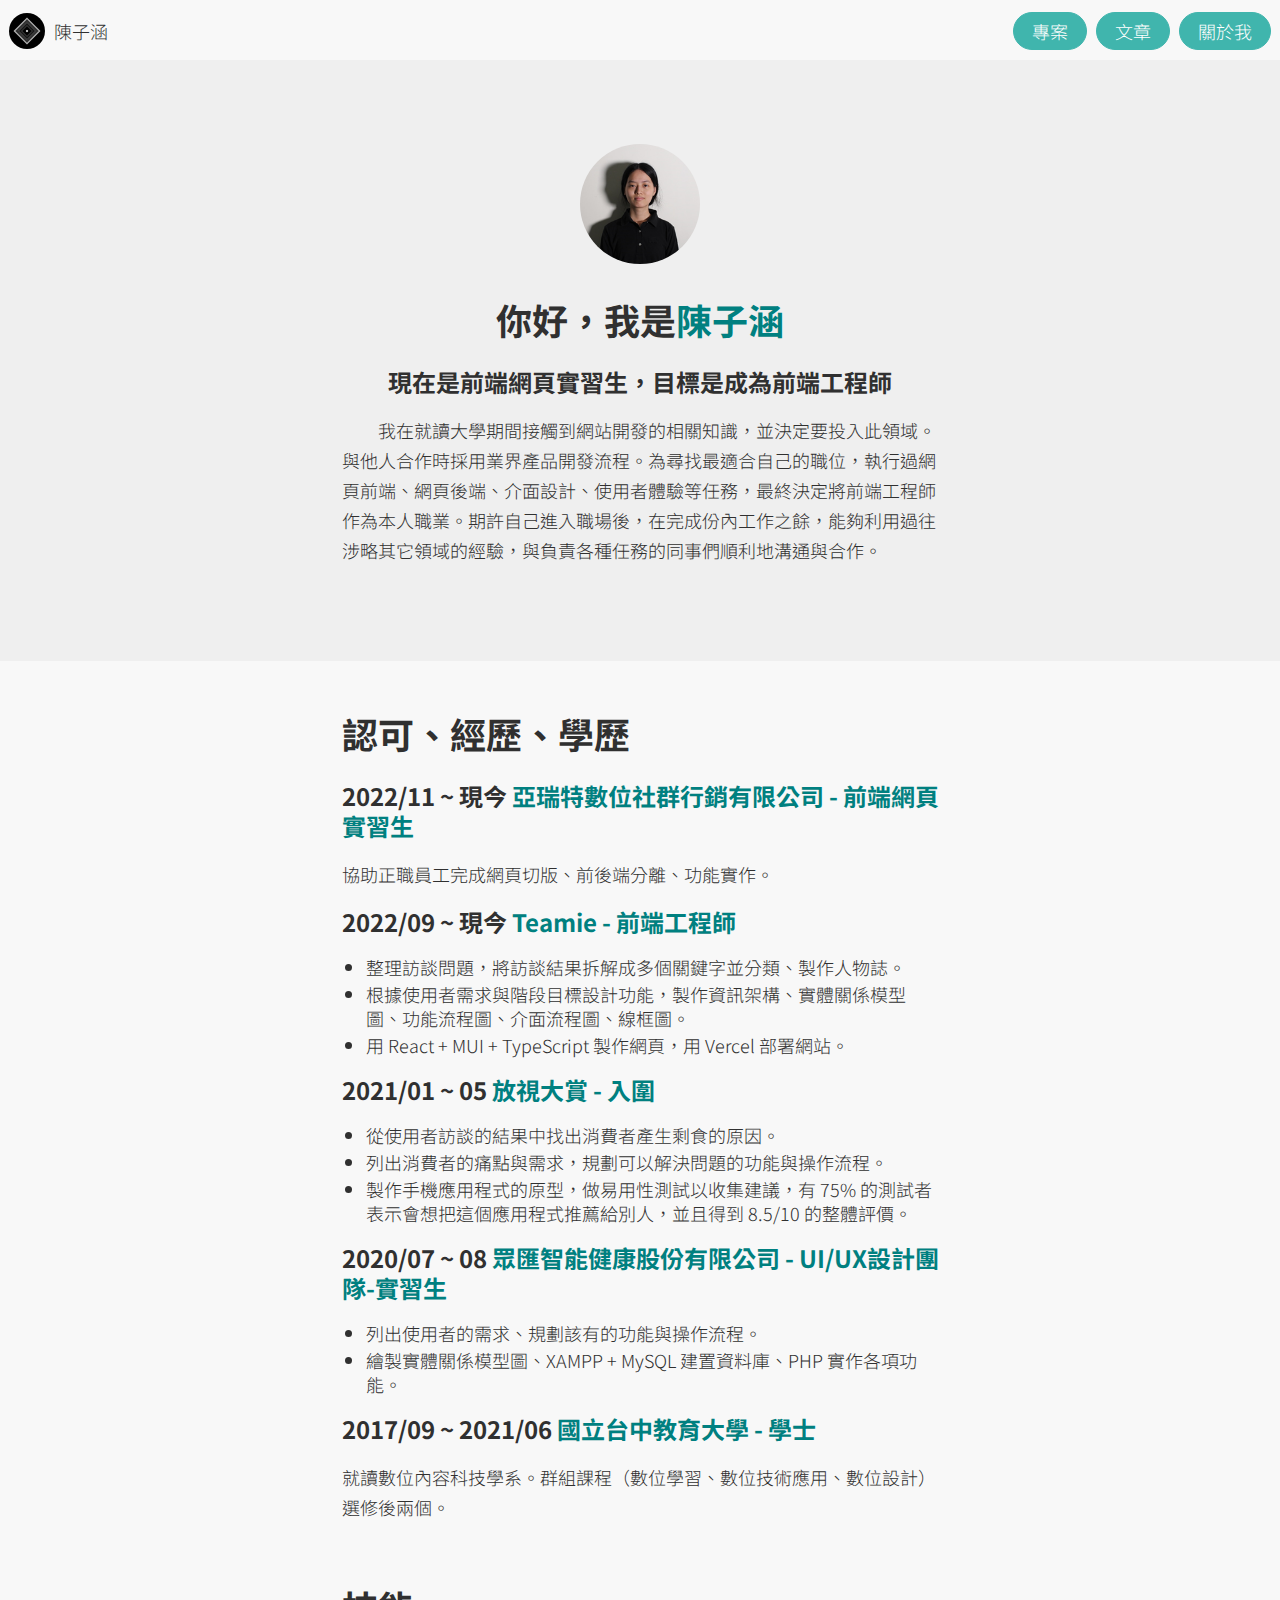
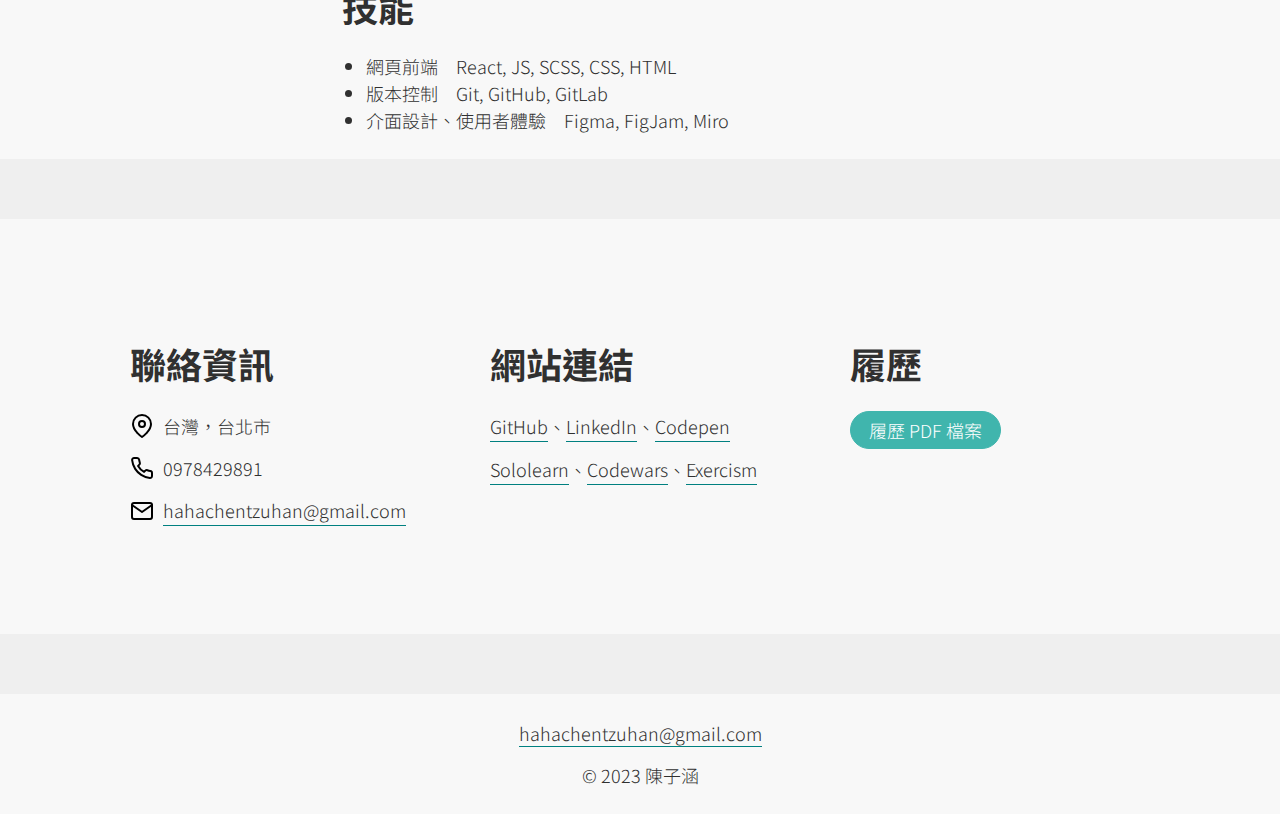
==== about.html @ 902e31da "Added GA4" ====
<!DOCTYPE html>
<html>
<head>
	<title>陳子涵 | 關於我</title>
	<meta charset="UTF-8">
	<meta http-equiv="X-UA-Compatible" content="IE=edge">
	<meta name="viewport" content="width=device-width, initial-scale=1.0">
	<meta name="title" content="陳子涵 | 關於我">
	<meta name="description" content="陳子涵的自我介紹">

	<!-- favicon -->
	<link rel="apple-touch-icon" sizes="180x180" href="favicon/apple-touch-icon.png">
	<link rel="icon" type="image/png" sizes="32x32" href="favicon/favicon-32x32.png">
	<link rel="icon" type="image/png" sizes="16x16" href="favicon/favicon-16x16.png">
	<link rel="manifest" href="favicon/site.webmanifest">
	
	<!-- font & style -->
	<link rel="preconnect" href="https://fonts.googleapis.com">
	<link rel="preconnect" href="https://fonts.gstatic.com" crossorigin>
	<link href="https://fonts.googleapis.com/css2?family=Noto+Sans+TC:wght@300;700&display=swap" rel="stylesheet">
    <link rel="stylesheet" type="text/css" href="css/style.css">
</head>
<!-- Google tag (gtag.js) -->
<script async src="https://www.googletagmanager.com/gtag/js?id=G-4FQPG607TH"></script>
<script>
  window.dataLayer = window.dataLayer || [];
  function gtag(){dataLayer.push(arguments);}
  gtag('js', new Date());

  gtag('config', 'G-4FQPG607TH');
</script>

<body>
	<nav>
		<a href="index.html" class="home">
			<img src="icons/logo.svg" alt="logo" class="logo">
			<p>陳子涵</p>
		</a>
		<ul class="nav-links">
			<li><a href="index.html#project" class="button mr9">專案</a></li>
			<li><a href="index.html#article" class="button mr9">文章</a></li>
			<li><a href="" class="button">關於我</a></li>
		</ul>
	</nav>
	
	<main>
		<div class="hero-section">
			<div class="content text-area">
				<p class="photo"><img src="images/photo.png" alt="photo"></p>
				<h2 class="tac">你好，我是<span class="highlight">陳子涵</span></h2>
				<h3 class="tac">現在是前端網頁實習生，目標是成為前端工程師</h3>
				<p>　　我在就讀大學期間接觸到網站開發的相關知識，並決定要投入此領域。與他人合作時採用業界產品開發流程。為尋找最適合自己的職位，執行過網頁前端、網頁後端、介面設計、使用者體驗等任務，最終決定將前端工程師作為本人職業。期許自己進入職場後，在完成份內工作之餘，能夠利用過往涉略其它領域的經驗，與負責各種任務的同事們順利地溝通與合作。</p>
			</div>
		</div>

		<section>
			<div class="content text-area">
				<h2>認可、經歷、學歷</h2>
				<h3>2022/11 ~ 現今 <span class="highlight">亞瑞特數位社群行銷有限公司 - 前端網頁實習生</span></h3>
				<p>協助正職員工完成網頁切版、前後端分離、功能實作。</p>
				
				<h3>2022/09 ~ 現今 <span class="highlight">Teamie - 前端工程師</span></h3>
				<ul>
					<li>整理訪談問題，將訪談結果拆解成多個關鍵字並分類、製作人物誌。</li>
					<li>根據使用者需求與階段目標設計功能，製作資訊架構、實體關係模型圖、功能流程圖、介面流程圖、線框圖。</li>
					<li>用 React + MUI + TypeScript 製作網頁，用 Vercel 部署網站。</li>
				</ul>
				
				<h3>2021/01 ~ 05 <span class="highlight">放視大賞 - 入圍</span></h3>
				<ul>
					<li>從使用者訪談的結果中找出消費者產生剩食的原因。</li>
					<li>列出消費者的痛點與需求，規劃可以解決問題的功能與操作流程。</li>
					<li>製作手機應用程式的原型，做易用性測試以收集建議，有 75% 的測試者表示會想把這個應用程式推薦給別人，並且得到 8.5/10 的整體評價。</li>
				</ul>

				<h3>2020/07 ~ 08 <span class="highlight">眾匯智能健康股份有限公司 - UI/UX設計團隊-實習生</span></h3>
				<ul>
					<li>列出使用者的需求、規劃該有的功能與操作流程。</li>
					<li>繪製實體關係模型圖、XAMPP + MySQL 建置資料庫、PHP 實作各項功能。</li>
				</ul>

				<h3>2017/09 ~ 2021/06 <span class="highlight">國立台中教育大學 - 學士</span></h3>
				<p>就讀數位內容科技學系。群組課程（數位學習、數位技術應用、數位設計）選修後兩個。</p>
				<br>

				<h2>技能</h2>
				<ul>
					<li>網頁前端　React, JS, SCSS, CSS, HTML</li>
					<li>版本控制　Git, GitHub, GitLab</li>
					<li>介面設計、使用者體驗　Figma, FigJam, Miro</li>
				</ul>
			</div>
		</section>

		<section>
			<div class="content">
				<div class="grid-area">
					<div>
						<h2>聯絡資訊</h2>
						<p class="contact">
							<img src="icons/map-pin.svg" alt="居住地" class="mr9">
							台灣，台北市</p>
						<p class="contact">
							<img src="icons/phone.svg" alt="電話號碼" class="mr9">
							0978429891</p>
						<p class="contact">
							<img src="icons/mail.svg" alt="電子信箱" class="mr9">
							<a href="mailto:hahachentzuhan@gmail.com" target="_blank" rel="noopener noreferrer" class="link">hahachentzuhan@gmail.com</a>
						</p>
					</div>
					<div>
						<h2>網站連結</h2>
						<p class="contact">
							<a href="https://github.com/TzuHanChen" target="_blank" rel="noopener noreferrer" class="link">GitHub</a>、
							<a href="https://www.linkedin.com/in/tzuhanchen/" target="_blank" rel="noopener noreferrer" class="link">LinkedIn</a>、
							<a href="https://codepen.io/TzuHanChen" target="_blank" rel="noopener noreferrer" class="link">Codepen</a>
						</p>
						<p class="contact">
							<a href="https://www.sololearn.com/profile/1183438" target="_blank" rel="noopener noreferrer" class="link">Sololearn</a>、
							<a href="https://www.codewars.com/users/TzuHan_Chen" target="_blank" rel="noopener noreferrer" class="link">Codewars</a>、
							<a href="https://exercism.org/profiles/TzuHanChen" target="_blank" rel="noopener noreferrer" class="link">Exercism</a>
						</p>
					</div>
					<div>
						<h2>履歷</h2>
						<p><a href="TzuHanChen_Resume.pdf" target="_blank" rel="noopener noreferrer" class="button">履歷 PDF 檔案</a></p>
					</div>
				</div>
			</div>
		</section>
	</main>

	<footer>
		<p><a href="mailto:hahachentzuhan@gmail.com" target="_blank" rel="noopener noreferrer" class="link">hahachentzuhan@gmail.com</a></p>
		<p>© 2023 陳子涵</p>
	</footer>
</body>
</html>
---- css/style.css ----
/* default */
*, *::before, *::after {
  box-sizing: border-box;
  margin: 0;
  padding: 0;
}

img {
  max-width: 100%;
  height: auto;
}

body {
  font-family: "Noto Sans TC", sans-serif;
  background-color: #EFEFEF;
  color: #303030;
}

h1 {
  font-size: 48px;
  font-weight: 700;
  line-height: 60px;
  margin: 36px 0;
}
@media (min-width: 720px) {
  h1 {
    font-size: 60px;
    font-weight: 700;
    line-height: 72px;
  }
}

h2 {
  font-size: 36px;
  font-weight: 700;
  line-height: 48px;
  margin: 24px 0;
}

h3 {
  font-size: 24px;
  font-weight: 700;
  line-height: 30px;
  margin: 18px 0;
}

p {
  font-size: 18px;
  font-weight: 300;
  line-height: 30px;
  margin: 12px 0;
}

ul, ol {
  margin: 0;
  padding: 0 0 0 24px;
}

ul {
  list-style: disc;
}

ol {
  list-style: decimal;
}

li {
  font-size: 18px;
  font-weight: 300;
  line-height: 24px;
  margin: 3px 0;
}

a, a:hover, a:active, a:visited {
  text-decoration: none;
}

.link {
  border-bottom: 1px solid #008080;
  color: #303030;
}

.link:hover, .link:active {
  cursor: pointer;
  animation-name: linkChangeColor;
  animation-duration: 0.6s;
  animation-fill-mode: forwards;
}

@keyframes linkChangeColor {
  from {
    background-color: none;
    color: #303030;
  }
  to {
    background-color: #008080;
    color: #FFFFFF;
  }
}
.highlight {
  color: #008080;
}

h1::-moz-selection, h2::-moz-selection, h3::-moz-selection, p::-moz-selection, li::-moz-selection, a::-moz-selection, img::-moz-selection, .highlight::-moz-selection {
  background-color: #008080;
  color: #FFFFFF;
}

h1::selection, h2::selection, h3::selection, p::selection, li::selection, a::selection, img::selection, .highlight::selection {
  background-color: #008080;
  color: #FFFFFF;
}

/* button */
.button {
  display: inline-block;
  padding: 6px 18px;
  border: 1px solid #40B5AD;
  border-radius: 24px;
  background-color: #40B5AD;
  color: #FFFFFF;
  font-size: 18px;
  font-weight: 300;
  line-height: 24px;
}

.button:hover, .button:active {
  cursor: pointer;
  animation-name: buttonChangeColor;
  animation-duration: 0.6s;
  animation-fill-mode: forwards;
}

@keyframes buttonChangeColor {
  from {
    background-color: #40B5AD;
    color: #FFFFFF;
  }
  to {
    background-color: #FFFFFF;
    color: #008080;
  }
}
/* layout */
nav {
  position: fixed;
  width: 100%;
  height: 60px;
  border: none;
  background-color: #F8F8F8;
  display: flex;
  flex-wrap: wrap;
  justify-content: space-between;
  align-items: center;
  padding: 9px;
}

@media (min-width: 720px) {
  .home {
    display: flex;
    align-items: center;
  }
}
.home p {
  margin: 0;
  display: none;
}
@media (min-width: 720px) {
  .home p {
    margin-left: 9px;
    display: block;
    color: #303030;
  }
}

.logo {
  height: 36px;
  border-radius: 50%;
}

.nav-links {
  display: flex;
  justify-content: space-between;
  align-items: center;
  padding: 0;
}
.nav-links li {
  list-style-type: none;
}

main {
  margin: 0;
  padding-top: 60px;
  background-color: #EFEFEF;
}

.hero-section {
  margin-top: 60px;
  min-height: 300px;
}

section {
  margin: 60px 0;
  background-color: #F8F8F8;
}

.content {
  margin: 0 auto;
  width: 100%;
  max-width: 300px;
  padding: 24px 0;
}
@media (min-width: 720px) {
  .content {
    max-width: 645px;
    padding: 36px 0;
  }
}
@media (min-width: 1080px) {
  .content {
    max-width: 1020px;
    padding: 48px 0;
  }
}

.grid-area {
  margin: 48px auto;
  display: grid;
  grid-template-columns: repeat(1, 1fr);
  gap: 30px;
}
@media (min-width: 720px) {
  .grid-area {
    grid-template-columns: repeat(2, 1fr);
    gap: 45px;
  }
}
@media (min-width: 1080px) {
  .grid-area {
    grid-template-columns: repeat(3, 1fr);
    gap: 60px;
  }
}

.card {
  border-radius: 24px;
  background-color: #FFFFFF;
  max-width: 360px;
}
.card img {
  border-radius: 24px 24px 0 0;
}
.card h3, .card p {
  margin: 18px;
}
.card p {
  height: 60px;
}

.card:hover {
  animation-name: cardAddShadow;
  animation-duration: 0.6s;
  animation-fill-mode: forwards;
}

@keyframes cardAddShadow {
  from {
    box-shadow: none;
  }
  to {
    box-shadow: -6px -6px 12px #FFFFFF, 6px 6px 12px rgba(64, 224, 208, 0.3);
  }
}
.text-area {
  padding: 24px;
  max-width: 645px;
}

.button-area {
  text-align: right;
  margin: 18px;
}

.photo {
  margin: 0 auto;
  width: 120px;
}

.photo img {
  border-radius: 50%;
}

.contact {
  display: flex;
  align-items: center;
}

.contact img {
  width: 24px;
}

footer {
  background-color: #F8F8F8;
  padding: 12px 0;
  text-align: center;
}

.m0-a {
  margin: 0 auto;
}

.mr9 {
  margin-right: 9px;
}

.block {
  display: block;
}

.tac {
  text-align: center;
}
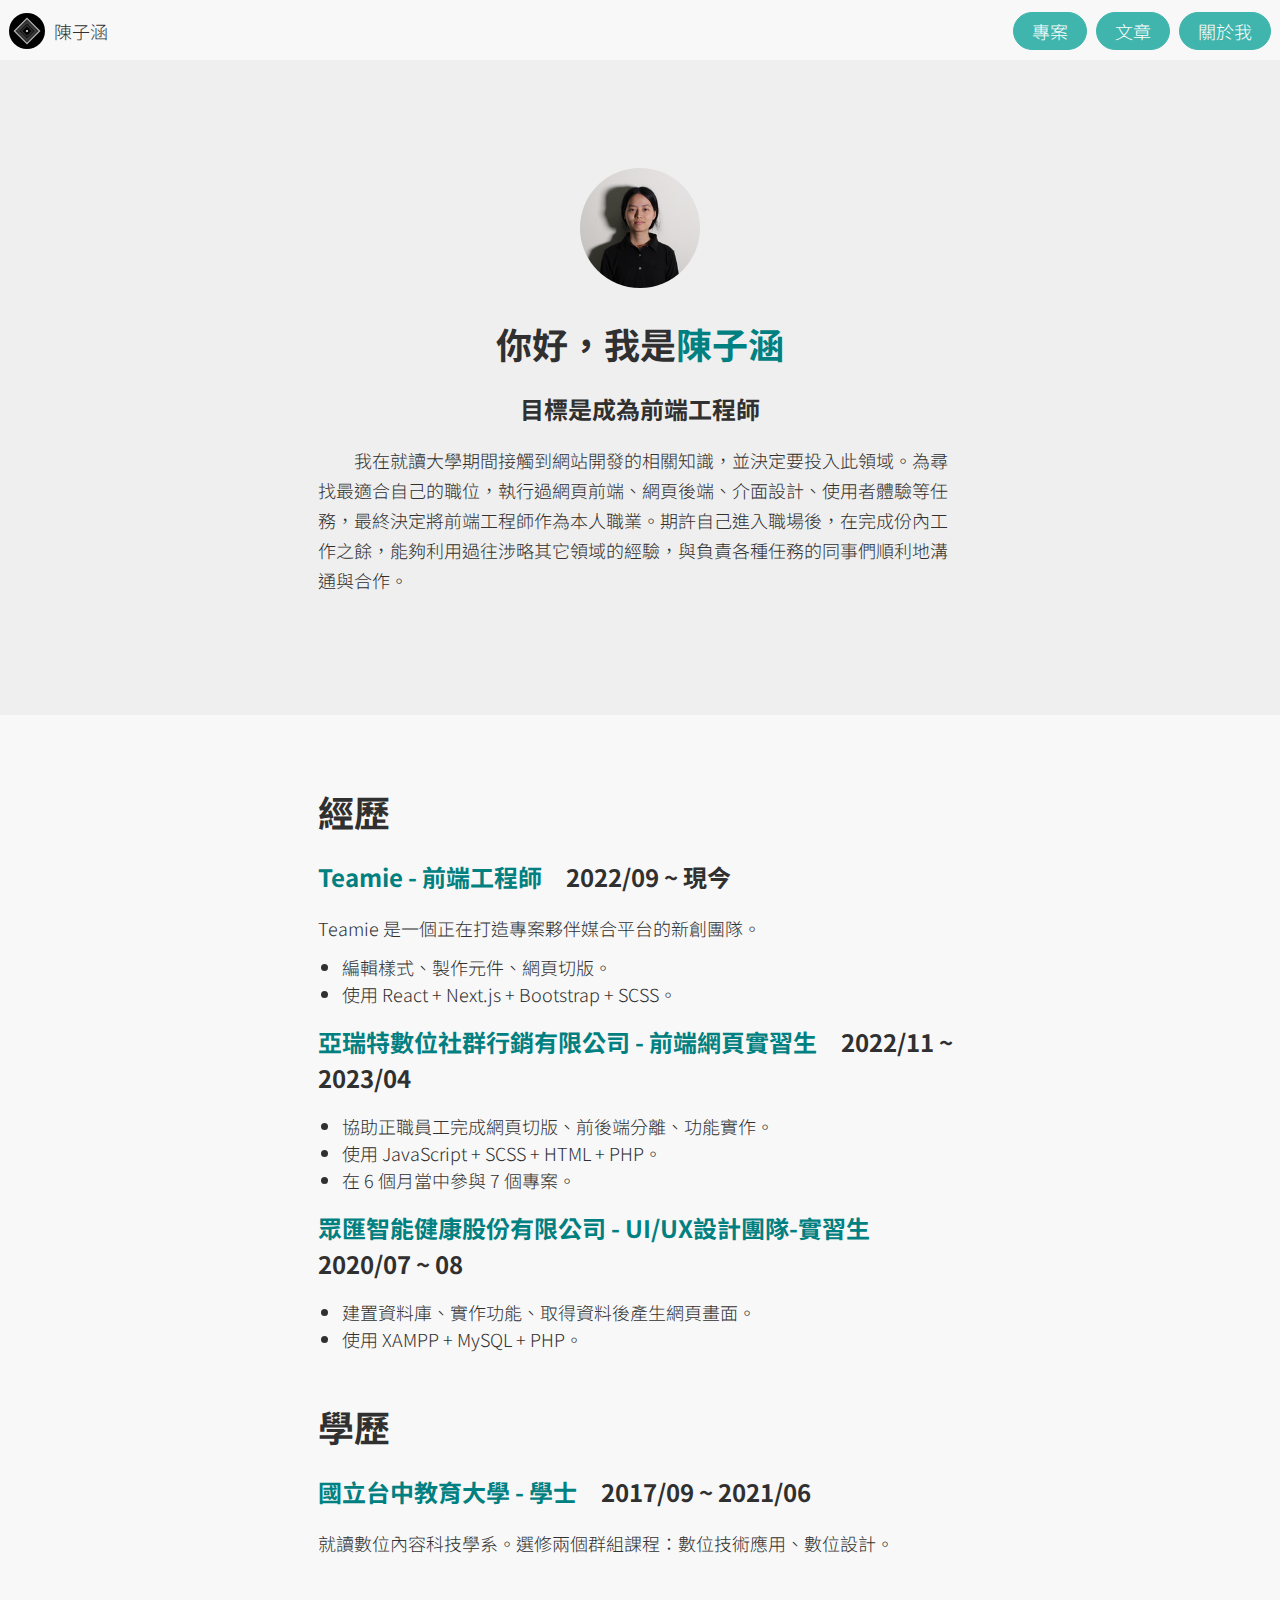
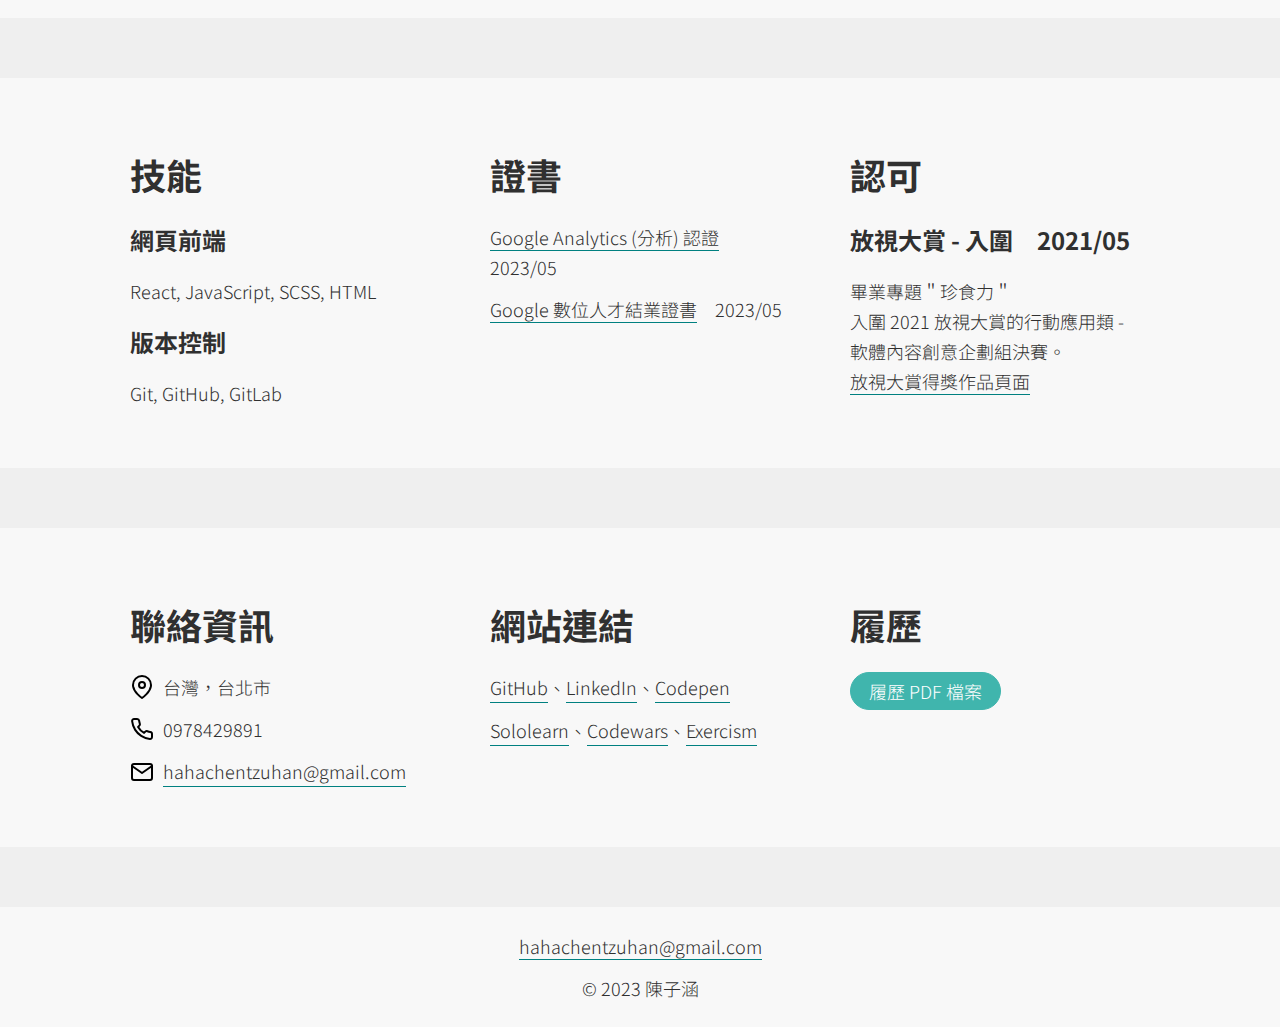
==== commit ffe8db88: "Edited about page" ====
--- a/about.html
+++ b/about.html
@@ -18,17 +18,18 @@
 	<link rel="preconnect" href="https://fonts.googleapis.com">
 	<link rel="preconnect" href="https://fonts.gstatic.com" crossorigin>
 	<link href="https://fonts.googleapis.com/css2?family=Noto+Sans+TC:wght@300;700&display=swap" rel="stylesheet">
-    <link rel="stylesheet" type="text/css" href="css/style.css">
+	<link rel="stylesheet" type="text/css" href="css/style.css">
+
+	<!-- Google tag (gtag.js) -->
+	<script async src="https://www.googletagmanager.com/gtag/js?id=G-4FQPG607TH"></script>
+	<script>
+		window.dataLayer = window.dataLayer || [];
+		function gtag(){dataLayer.push(arguments);}
+		gtag('js', new Date());
+
+		gtag('config', 'G-4FQPG607TH');
+	</script>
 </head>
-<!-- Google tag (gtag.js) -->
-<script async src="https://www.googletagmanager.com/gtag/js?id=G-4FQPG607TH"></script>
-<script>
-  window.dataLayer = window.dataLayer || [];
-  function gtag(){dataLayer.push(arguments);}
-  gtag('js', new Date());
-
-  gtag('config', 'G-4FQPG607TH');
-</script>
 
 <body>
 	<nav>
@@ -48,83 +49,170 @@
 			<div class="content text-area">
 				<p class="photo"><img src="images/photo.png" alt="photo"></p>
 				<h2 class="tac">你好，我是<span class="highlight">陳子涵</span></h2>
-				<h3 class="tac">現在是前端網頁實習生，目標是成為前端工程師</h3>
-				<p>　　我在就讀大學期間接觸到網站開發的相關知識，並決定要投入此領域。與他人合作時採用業界產品開發流程。為尋找最適合自己的職位，執行過網頁前端、網頁後端、介面設計、使用者體驗等任務，最終決定將前端工程師作為本人職業。期許自己進入職場後，在完成份內工作之餘，能夠利用過往涉略其它領域的經驗，與負責各種任務的同事們順利地溝通與合作。</p>
+				<h3 class="tac">目標是成為前端工程師</h3>
+				<p>　　我在就讀大學期間接觸到網站開發的相關知識，並決定要投入此領域。為尋找最適合自己的職位，執行過網頁前端、網頁後端、介面設計、使用者體驗等任務，最終決定將前端工程師作為本人職業。期許自己進入職場後，在完成份內工作之餘，能夠利用過往涉略其它領域的經驗，與負責各種任務的同事們順利地溝通與合作。</p>
 			</div>
 		</div>
 
 		<section>
 			<div class="content text-area">
-				<h2>認可、經歷、學歷</h2>
-				<h3>2022/11 ~ 現今 <span class="highlight">亞瑞特數位社群行銷有限公司 - 前端網頁實習生</span></h3>
-				<p>協助正職員工完成網頁切版、前後端分離、功能實作。</p>
-				
-				<h3>2022/09 ~ 現今 <span class="highlight">Teamie - 前端工程師</span></h3>
+				<h2>經歷</h2>
+				<h3><span class="highlight">Teamie - 前端工程師</span>　2022/09 ~ 現今</h3>
+				<p>Teamie 是一個正在打造專案夥伴媒合平台的新創團隊。</p>
 				<ul>
-					<li>整理訪談問題，將訪談結果拆解成多個關鍵字並分類、製作人物誌。</li>
-					<li>根據使用者需求與階段目標設計功能，製作資訊架構、實體關係模型圖、功能流程圖、介面流程圖、線框圖。</li>
-					<li>用 React + MUI + TypeScript 製作網頁，用 Vercel 部署網站。</li>
+					<li>編輯樣式、製作元件、網頁切版。</li>
+					<li>使用 React + Next.js + Bootstrap + SCSS。</li>
 				</ul>
-				
-				<h3>2021/01 ~ 05 <span class="highlight">放視大賞 - 入圍</span></h3>
+
+				<h3><span class="highlight">亞瑞特數位社群行銷有限公司 - 前端網頁實習生</span>　2022/11 ~ 2023/04</h3>
 				<ul>
-					<li>從使用者訪談的結果中找出消費者產生剩食的原因。</li>
-					<li>列出消費者的痛點與需求，規劃可以解決問題的功能與操作流程。</li>
-					<li>製作手機應用程式的原型，做易用性測試以收集建議，有 75% 的測試者表示會想把這個應用程式推薦給別人，並且得到 8.5/10 的整體評價。</li>
+					<li>協助正職員工完成網頁切版、前後端分離、功能實作。</li>
+					<li>使用 JavaScript + SCSS + HTML + PHP。</li>
+					<li>在 6 個月當中參與 7 個專案。</li>
 				</ul>
 
-				<h3>2020/07 ~ 08 <span class="highlight">眾匯智能健康股份有限公司 - UI/UX設計團隊-實習生</span></h3>
+				<h3><span class="highlight">眾匯智能健康股份有限公司 - UI/UX設計團隊-實習生</span>　2020/07 ~ 08</h3>
 				<ul>
-					<li>列出使用者的需求、規劃該有的功能與操作流程。</li>
-					<li>繪製實體關係模型圖、XAMPP + MySQL 建置資料庫、PHP 實作各項功能。</li>
+					<li>建置資料庫、實作功能、取得資料後產生網頁畫面。</li>
+					<li>使用 XAMPP + MySQL + PHP。</li>
 				</ul>
-
-				<h3>2017/09 ~ 2021/06 <span class="highlight">國立台中教育大學 - 學士</span></h3>
-				<p>就讀數位內容科技學系。群組課程（數位學習、數位技術應用、數位設計）選修後兩個。</p>
 				<br>
 
-				<h2>技能</h2>
-				<ul>
-					<li>網頁前端　React, JS, SCSS, CSS, HTML</li>
-					<li>版本控制　Git, GitHub, GitLab</li>
-					<li>介面設計、使用者體驗　Figma, FigJam, Miro</li>
-				</ul>
+				<h2>學歷</h2>
+				<h3><span class="highlight">國立台中教育大學 - 學士</span>　2017/09 ~ 2021/06</h3>
+				<p>就讀數位內容科技學系。選修兩個群組課程：數位技術應用、數位設計。</p>
 			</div>
 		</section>
 
 		<section>
-			<div class="content">
-				<div class="grid-area">
-					<div>
-						<h2>聯絡資訊</h2>
-						<p class="contact">
-							<img src="icons/map-pin.svg" alt="居住地" class="mr9">
-							台灣，台北市</p>
-						<p class="contact">
-							<img src="icons/phone.svg" alt="電話號碼" class="mr9">
-							0978429891</p>
-						<p class="contact">
-							<img src="icons/mail.svg" alt="電子信箱" class="mr9">
-							<a href="mailto:hahachentzuhan@gmail.com" target="_blank" rel="noopener noreferrer" class="link">hahachentzuhan@gmail.com</a>
-						</p>
-					</div>
-					<div>
-						<h2>網站連結</h2>
-						<p class="contact">
-							<a href="https://github.com/TzuHanChen" target="_blank" rel="noopener noreferrer" class="link">GitHub</a>、
-							<a href="https://www.linkedin.com/in/tzuhanchen/" target="_blank" rel="noopener noreferrer" class="link">LinkedIn</a>、
-							<a href="https://codepen.io/TzuHanChen" target="_blank" rel="noopener noreferrer" class="link">Codepen</a>
-						</p>
-						<p class="contact">
-							<a href="https://www.sololearn.com/profile/1183438" target="_blank" rel="noopener noreferrer" class="link">Sololearn</a>、
-							<a href="https://www.codewars.com/users/TzuHan_Chen" target="_blank" rel="noopener noreferrer" class="link">Codewars</a>、
-							<a href="https://exercism.org/profiles/TzuHanChen" target="_blank" rel="noopener noreferrer" class="link">Exercism</a>
-						</p>
-					</div>
-					<div>
-						<h2>履歷</h2>
-						<p><a href="TzuHanChen_Resume.pdf" target="_blank" rel="noopener noreferrer" class="button">履歷 PDF 檔案</a></p>
-					</div>
+			<div class="content grid-area">
+				<div>
+					<h2>技能</h2>
+					<h3>網頁前端</h3>
+					<p>React, JavaScript, SCSS, HTML</p>
+					<h3>版本控制</h3>
+					<p>Git, GitHub, GitLab</p>
+				</div>
+
+				<div>
+					<h2>證書</h2>
+					<p>
+						<a
+							href="https://www.credential.net/e8426561-bf2b-4951-816e-4bdfeeb6a6c7"
+							target="_blank"
+							rel="noopener noreferrer"
+							class="link"
+							>Google Analytics (分析) 認證</a>　2023/05
+					</p>
+					<p>
+						<a
+							href="https://oss.uppmkt.com/202305/kep/cer3/ga4/YHhGjM.png"
+							target="_blank"
+							rel="noopener noreferrer"
+							class="link"
+							>Google 數位人才結業證書</a>　2023/05
+					</p>
+				</div>
+
+				<div>
+					<h2>認可</h2>
+					<h3>放視大賞 - 入圍　2021/05</h3>
+					<p>畢業專題＂珍食力＂<br>入圍 2021 放視大賞的行動應用類 - <br>軟體內容創意企劃組決賽。<br>
+						<a
+							href="https://www.dcaward-vgw.org.tw/tw/onlineExhibition/winningWorks/detail/31427"
+							target="_blank"
+							rel="noopener noreferrer"
+							class="link"
+						>放視大賞得獎作品頁面</a></p>
+				</div>
+			</div>
+		</section>
+
+		<section>
+			<div class="content grid-area">
+				<div>
+					<h2>聯絡資訊</h2>
+					<p class="contact">
+						<img
+							src="icons/map-pin.svg"
+							alt="居住地"
+							class="mr9"
+						>
+						台灣，台北市
+					</p>
+					<p class="contact">
+						<img
+							src="icons/phone.svg"
+							alt="電話號碼"
+							class="mr9"
+						>
+						0978429891
+					</p>
+					<p class="contact">
+						<img
+							src="icons/mail.svg"
+							alt="電子信箱"
+							class="mr9"
+						>
+						<a
+							href="mailto:hahachentzuhan@gmail.com"
+							target="_blank"
+							rel="noopener noreferrer"
+							class="link"
+						>hahachentzuhan@gmail.com</a>
+					</p>
+				</div>
+				<div>
+					<h2>網站連結</h2>
+					<p class="contact">
+						<a
+							href="https://github.com/TzuHanChen"
+							target="_blank"
+							rel="noopener noreferrer"
+							class="link"
+						>GitHub</a>、
+						<a
+							href="https://www.linkedin.com/in/tzuhanchen/"
+							target="_blank"
+							rel="noopener noreferrer"
+							class="link"
+						>LinkedIn</a>、
+						<a
+							href="https://codepen.io/TzuHanChen"
+							target="_blank"
+							rel="noopener noreferrer"
+							class="link"
+						>Codepen</a>
+					</p>
+					<p class="contact">
+						<a
+							href="https://www.sololearn.com/profile/1183438"
+							target="_blank"
+							rel="noopener noreferrer"
+							class="link"
+						>Sololearn</a>、
+						<a
+							href="https://www.codewars.com/users/TzuHan_Chen"
+							target="_blank"
+							rel="noopener noreferrer"
+							class="link"
+						>Codewars</a>、
+						<a
+							href="https://exercism.org/profiles/TzuHanChen"
+							target="_blank"
+							rel="noopener noreferrer"
+							class="link"
+						>Exercism</a>
+					</p>
+				</div>
+				<div>
+					<h2>履歷</h2>
+					<p><a
+							href="TzuHanChen_Resume.pdf"
+							target="_blank"
+							rel="noopener noreferrer"
+							class="button"
+						>履歷 PDF 檔案</a></p>
 				</div>
 			</div>
 		</section>
--- a/css/style.css
+++ b/css/style.css
@@ -40,7 +40,7 @@
 h3 {
   font-size: 24px;
   font-weight: 700;
-  line-height: 30px;
+  line-height: 36px;
   margin: 18px 0;
 }
 
@@ -245,6 +245,7 @@
 .card {
   border-radius: 24px;
   background-color: #FFFFFF;
+  min-width: 300px;
   max-width: 360px;
 }
 .card img {
@@ -272,7 +273,6 @@
   }
 }
 .text-area {
-  padding: 24px;
   max-width: 645px;
 }
 
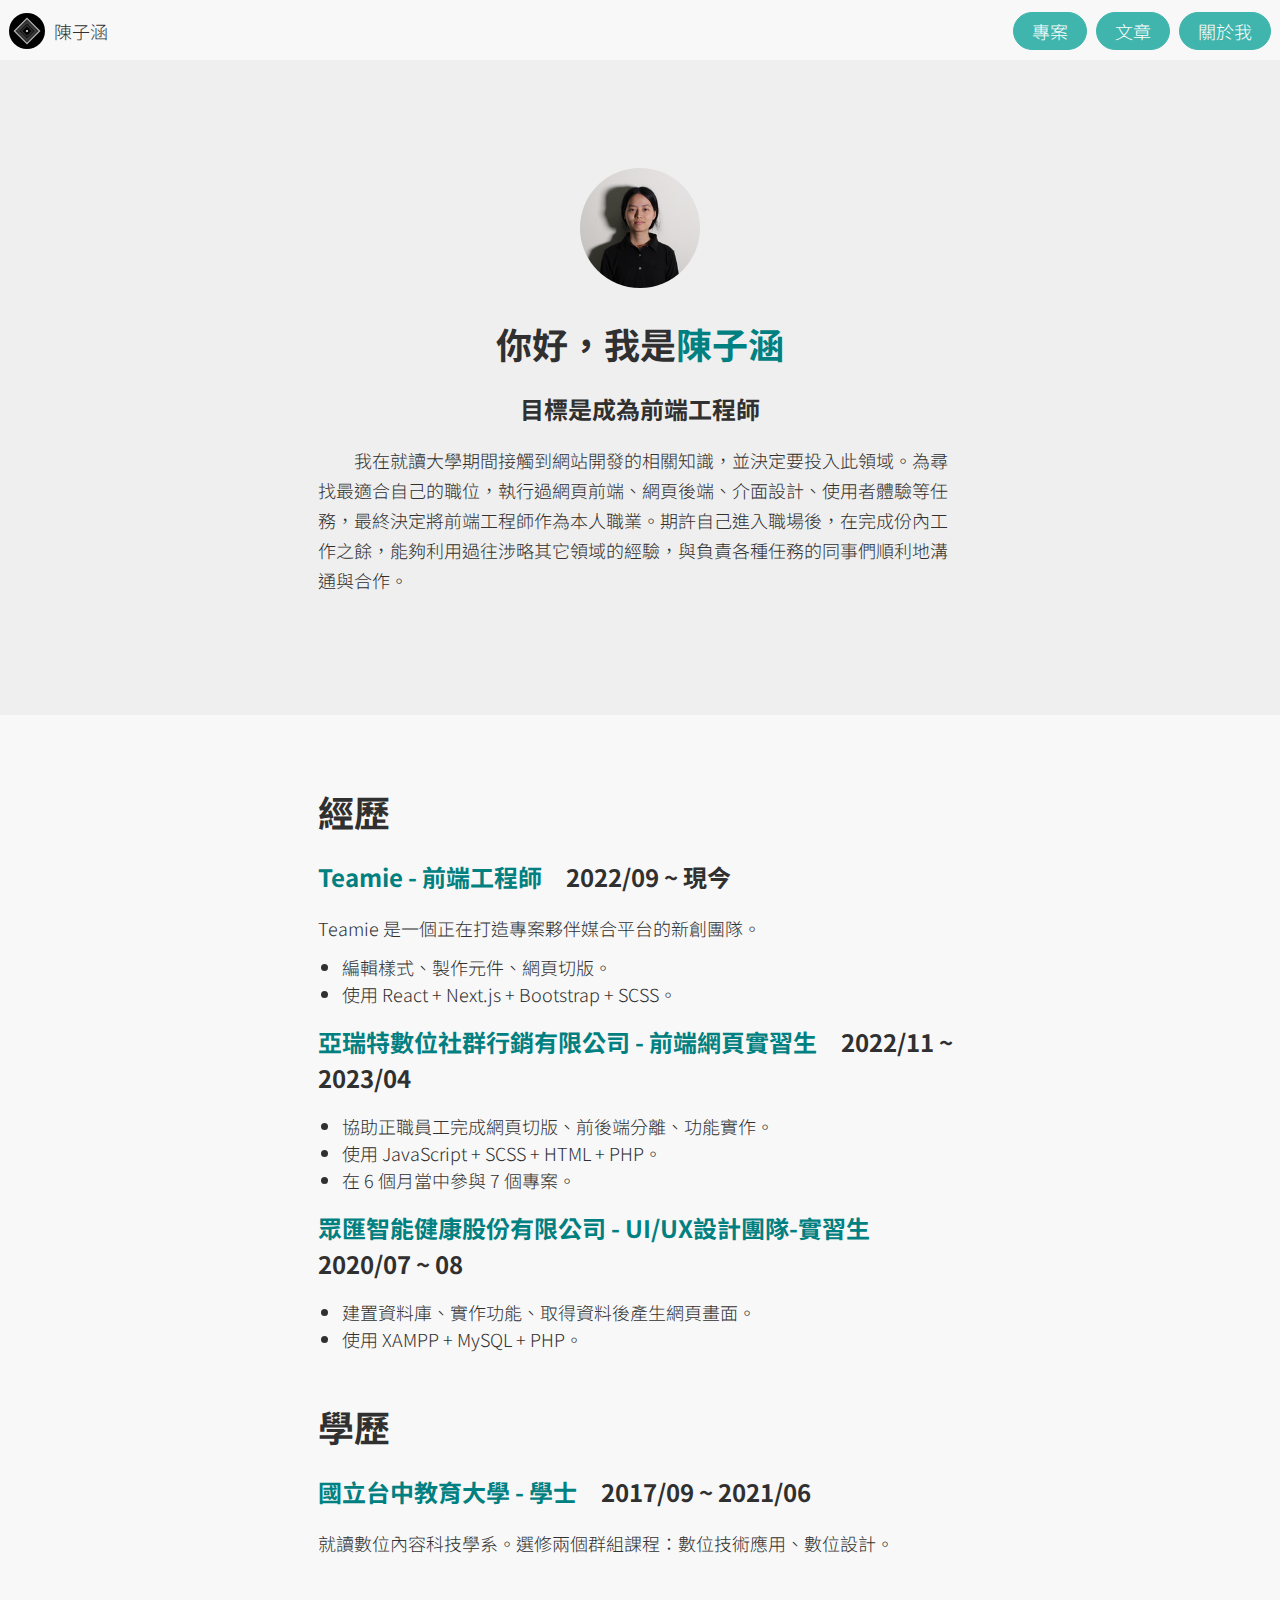
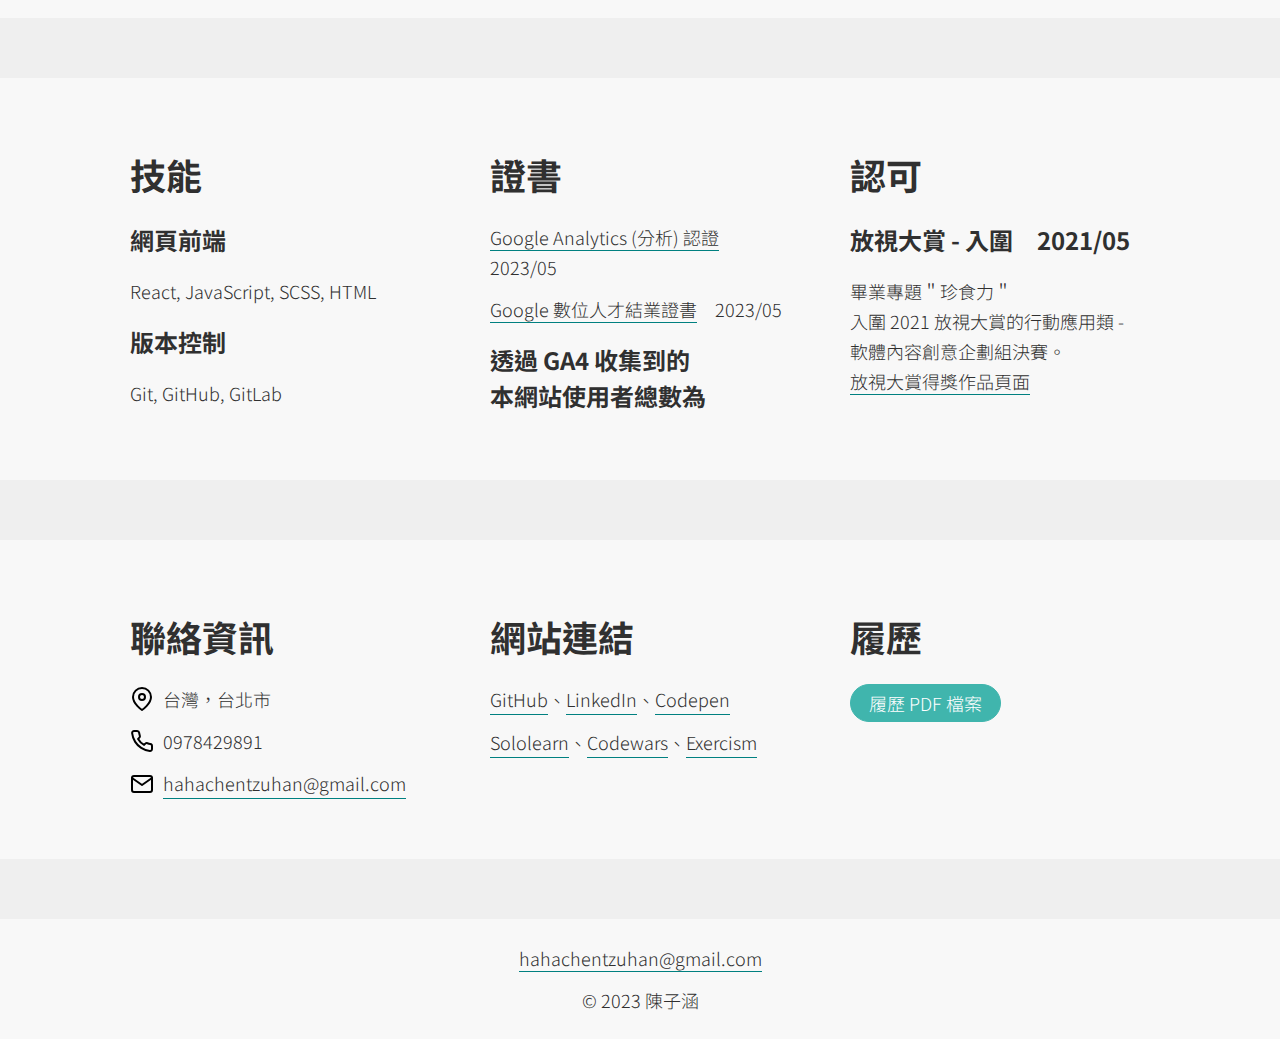
==== commit 2c585988: "Added total users" ====
--- a/about.html
+++ b/about.html
@@ -112,6 +112,9 @@
 							class="link"
 							>Google 數位人才結業證書</a>　2023/05
 					</p>
+					<h3>透過 GA4 收集到的<br>本網站使用者總數為 
+						<span class="highlight" id="totalUsers"></span>
+					</h3>
 				</div>
 
 				<div>
@@ -222,5 +225,7 @@
 		<p><a href="mailto:hahachentzuhan@gmail.com" target="_blank" rel="noopener noreferrer" class="link">hahachentzuhan@gmail.com</a></p>
 		<p>© 2023 陳子涵</p>
 	</footer>
+
+	<script src="totalUsers.js"></script>
 </body>
 </html>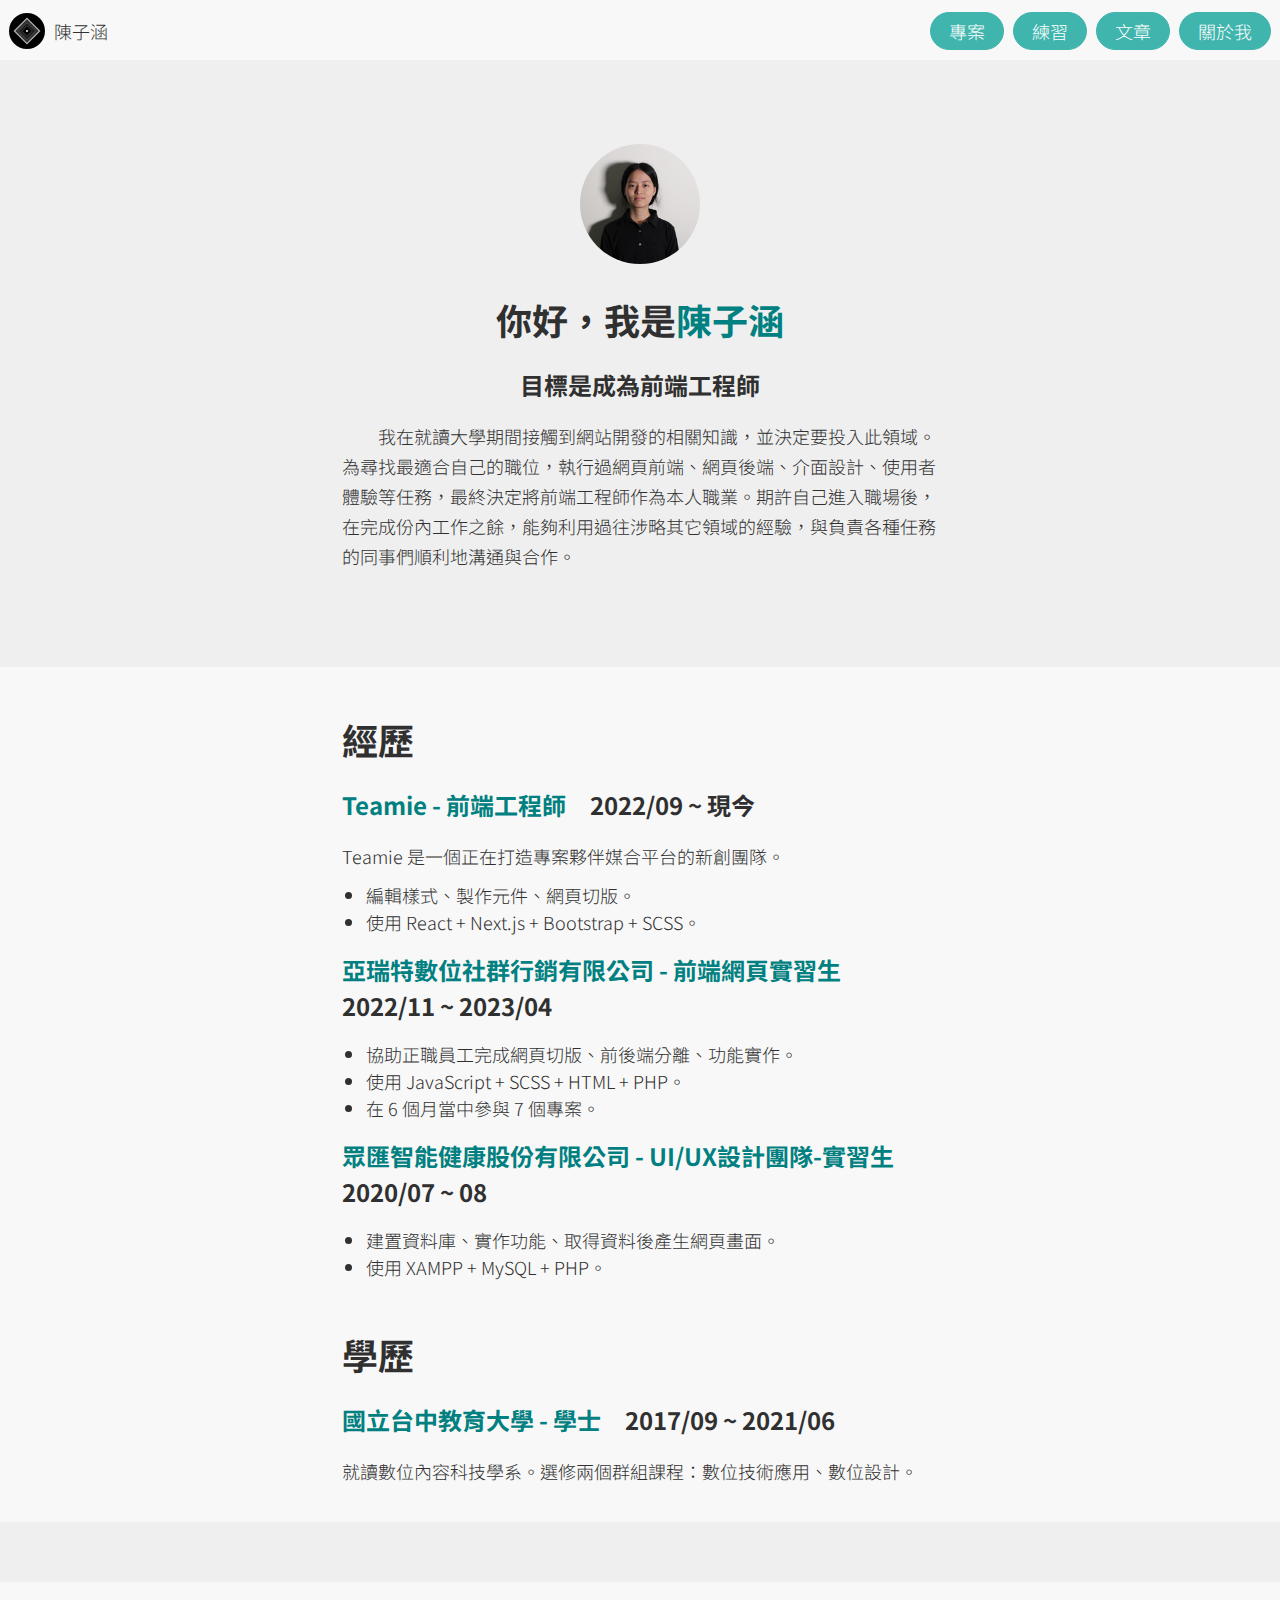
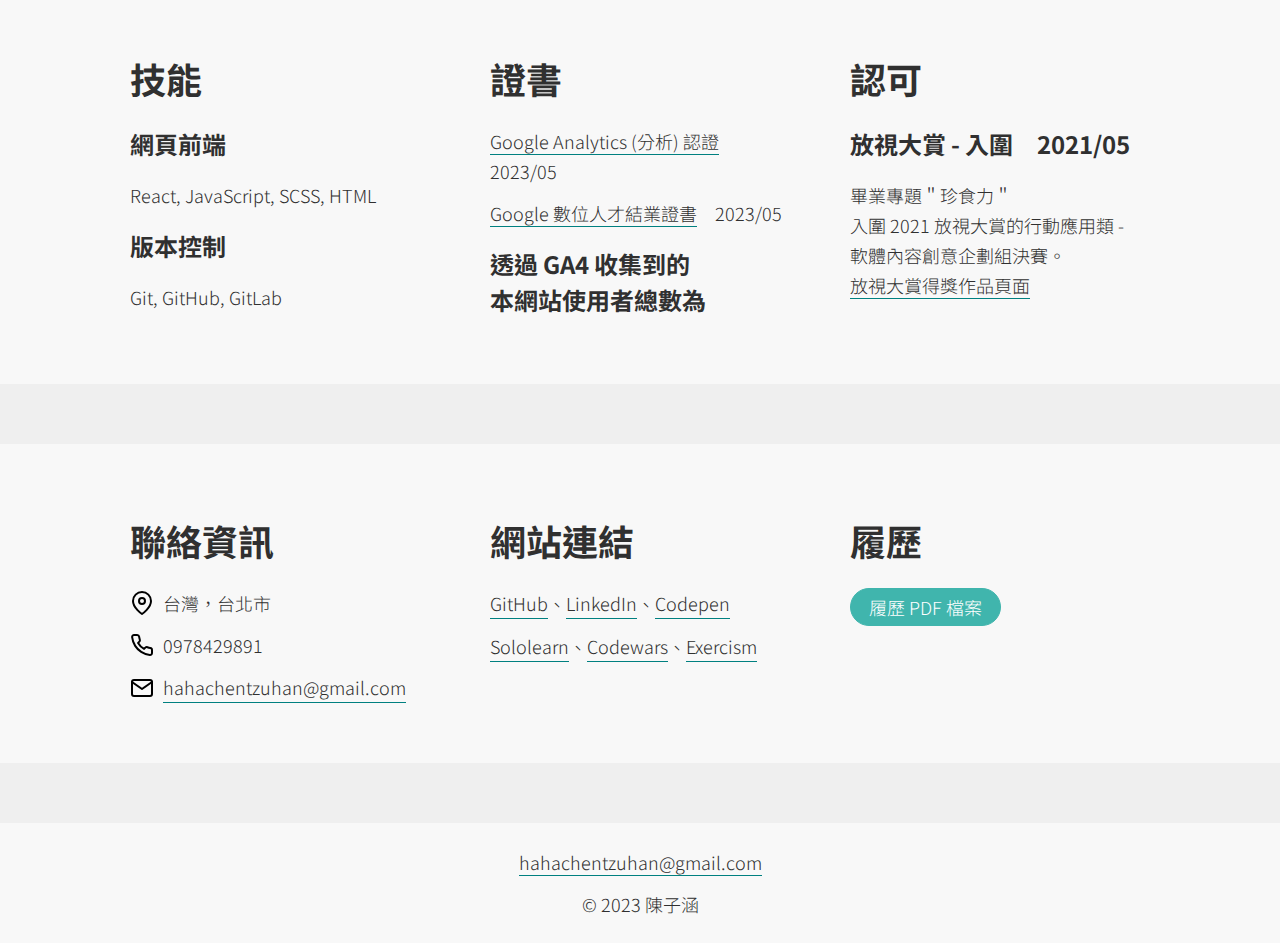
==== commit 6f71e45a: "Added nav practice link" ====
--- a/about.html
+++ b/about.html
@@ -39,6 +39,7 @@
 		</a>
 		<ul class="nav-links">
 			<li><a href="index.html#project" class="button mr9">專案</a></li>
+			<li><a href="index.html#practice" class="button mr9">練習</a></li>
 			<li><a href="index.html#article" class="button mr9">文章</a></li>
 			<li><a href="" class="button">關於我</a></li>
 		</ul>
--- a/css/style.css
+++ b/css/style.css
@@ -155,22 +155,14 @@
   padding: 9px;
 }
 
-@media (min-width: 720px) {
-  .home {
-    display: flex;
-    align-items: center;
-  }
+.home {
+  display: flex;
+  align-items: center;
 }
 .home p {
   margin: 0;
-  display: none;
-}
-@media (min-width: 720px) {
-  .home p {
-    margin-left: 9px;
-    display: block;
-    color: #303030;
-  }
+  margin-left: 9px;
+  color: #303030;
 }
 
 .logo {
@@ -187,6 +179,14 @@
 .nav-links li {
   list-style-type: none;
 }
+.nav-links li:nth-child(2), .nav-links li:nth-child(3) {
+  display: none;
+}
+@media (min-width: 600px) {
+  .nav-links li:nth-child(2), .nav-links li:nth-child(3) {
+    display: block;
+  }
+}
 
 main {
   margin: 0;
@@ -273,6 +273,7 @@
   }
 }
 .text-area {
+  padding: 24px;
   max-width: 645px;
 }
 
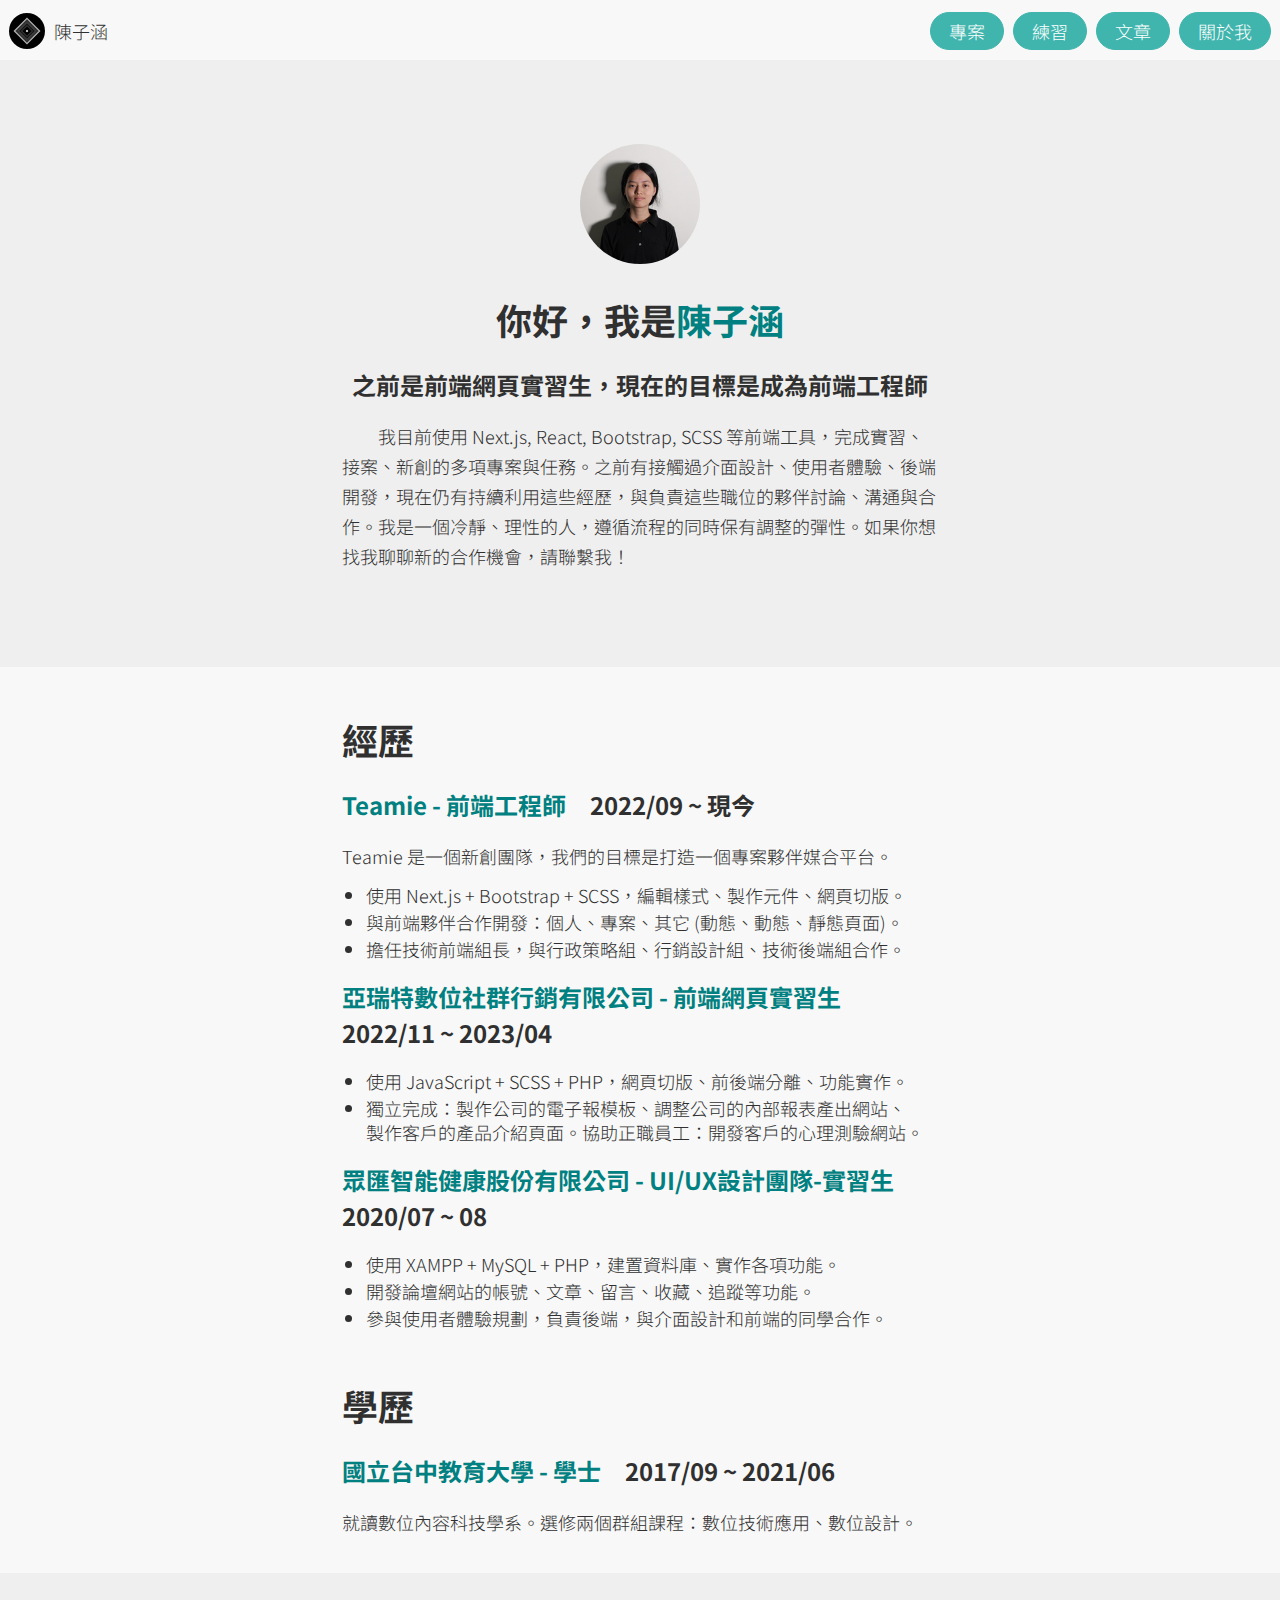
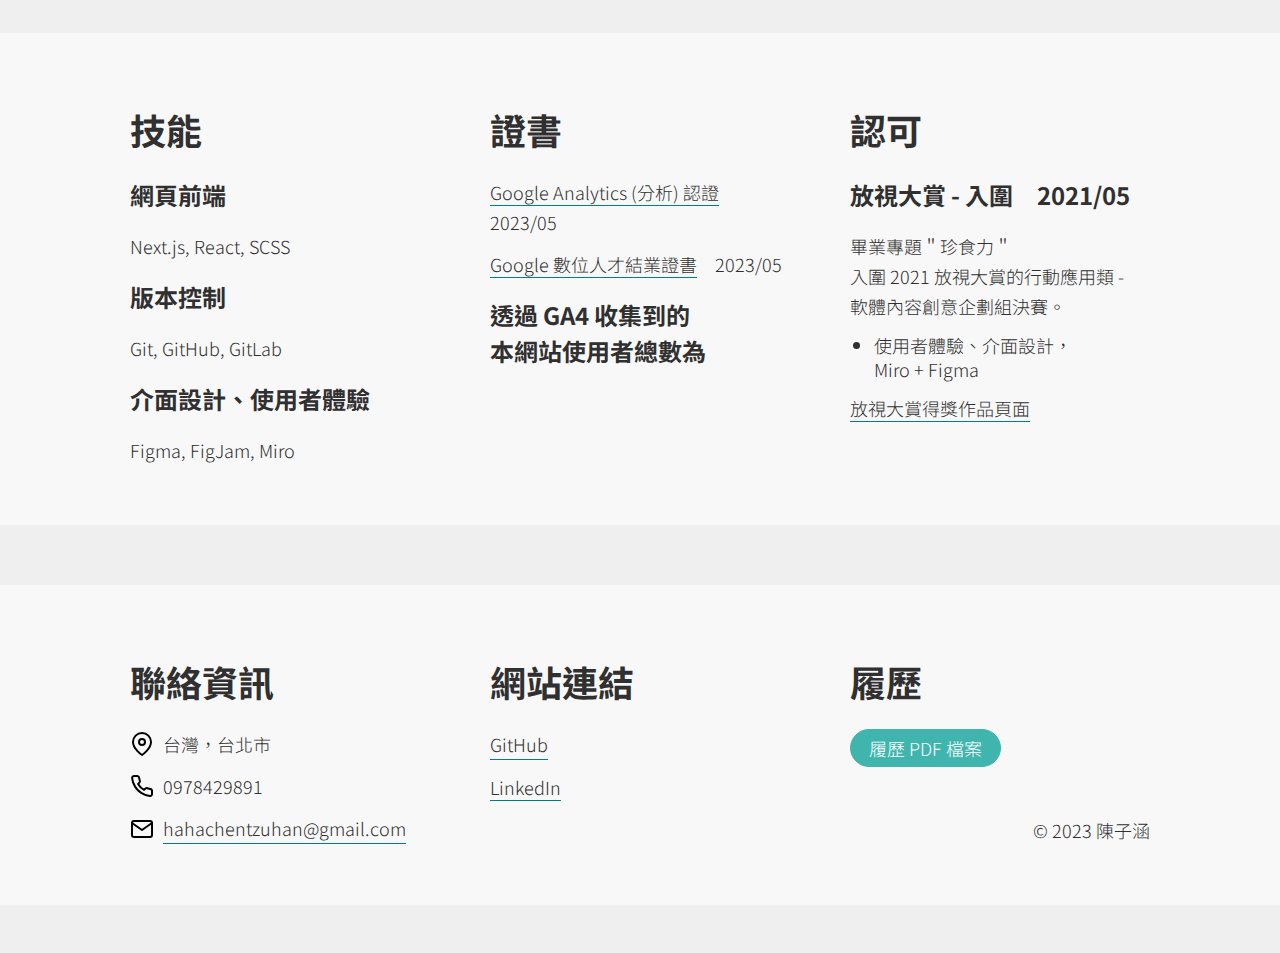
==== commit 903a51b2: "Edited about page and footer" ====
--- a/about.html
+++ b/about.html
@@ -50,8 +50,8 @@
 			<div class="content text-area">
 				<p class="photo"><img src="images/photo.png" alt="photo"></p>
 				<h2 class="tac">你好，我是<span class="highlight">陳子涵</span></h2>
-				<h3 class="tac">目標是成為前端工程師</h3>
-				<p>　　我在就讀大學期間接觸到網站開發的相關知識，並決定要投入此領域。為尋找最適合自己的職位，執行過網頁前端、網頁後端、介面設計、使用者體驗等任務，最終決定將前端工程師作為本人職業。期許自己進入職場後，在完成份內工作之餘，能夠利用過往涉略其它領域的經驗，與負責各種任務的同事們順利地溝通與合作。</p>
+				<h3 class="tac">之前是前端網頁實習生，現在的目標是成為前端工程師</h3>
+				<p>　　我目前使用 Next.js, React, Bootstrap, SCSS 等前端工具，完成實習、接案、新創的多項專案與任務。之前有接觸過介面設計、使用者體驗、後端開發，現在仍有持續利用這些經歷，與負責這些職位的夥伴討論、溝通與合作。我是一個冷靜、理性的人，遵循流程的同時保有調整的彈性。如果你想找我聊聊新的合作機會，請聯繫我！</p>
 			</div>
 		</div>
 
@@ -59,23 +59,24 @@
 			<div class="content text-area">
 				<h2>經歷</h2>
 				<h3><span class="highlight">Teamie - 前端工程師</span>　2022/09 ~ 現今</h3>
-				<p>Teamie 是一個正在打造專案夥伴媒合平台的新創團隊。</p>
+				<p>Teamie 是一個新創團隊，我們的目標是打造一個專案夥伴媒合平台。</p>
 				<ul>
-					<li>編輯樣式、製作元件、網頁切版。</li>
-					<li>使用 React + Next.js + Bootstrap + SCSS。</li>
+					<li>使用 Next.js + Bootstrap + SCSS，編輯樣式、製作元件、網頁切版。</li>
+					<li>與前端夥伴合作開發：個人、專案、其它 (動態、動態、靜態頁面)。</li>
+					<li>擔任技術前端組長，與行政策略組、行銷設計組、技術後端組合作。</li>
 				</ul>
 
 				<h3><span class="highlight">亞瑞特數位社群行銷有限公司 - 前端網頁實習生</span>　2022/11 ~ 2023/04</h3>
 				<ul>
-					<li>協助正職員工完成網頁切版、前後端分離、功能實作。</li>
-					<li>使用 JavaScript + SCSS + HTML + PHP。</li>
-					<li>在 6 個月當中參與 7 個專案。</li>
+					<li>使用 JavaScript + SCSS + PHP，網頁切版、前後端分離、功能實作。</li>
+					<li>獨立完成：製作公司的電子報模板、調整公司的內部報表產出網站、<br>製作客戶的產品介紹頁面。協助正職員工：開發客戶的心理測驗網站。</li>
 				</ul>
 
 				<h3><span class="highlight">眾匯智能健康股份有限公司 - UI/UX設計團隊-實習生</span>　2020/07 ~ 08</h3>
 				<ul>
-					<li>建置資料庫、實作功能、取得資料後產生網頁畫面。</li>
-					<li>使用 XAMPP + MySQL + PHP。</li>
+					<li>使用 XAMPP + MySQL + PHP，建置資料庫、實作各項功能。</li>
+					<li>開發論壇網站的帳號、文章、留言、收藏、追蹤等功能。</li>
+					<li>參與使用者體驗規劃，負責後端，與介面設計和前端的同學合作。</li>
 				</ul>
 				<br>
 
@@ -90,9 +91,11 @@
 				<div>
 					<h2>技能</h2>
 					<h3>網頁前端</h3>
-					<p>React, JavaScript, SCSS, HTML</p>
+					<p>Next.js, React, SCSS</p>
 					<h3>版本控制</h3>
 					<p>Git, GitHub, GitLab</p>
+					<h3>介面設計、使用者體驗</h3>
+					<p>Figma, FigJam, Miro</p>
 				</div>
 
 				<div>
@@ -121,7 +124,11 @@
 				<div>
 					<h2>認可</h2>
 					<h3>放視大賞 - 入圍　2021/05</h3>
-					<p>畢業專題＂珍食力＂<br>入圍 2021 放視大賞的行動應用類 - <br>軟體內容創意企劃組決賽。<br>
+					<p>畢業專題＂珍食力＂<br>入圍 2021 放視大賞的行動應用類 - <br>軟體內容創意企劃組決賽。</p>
+					<ul>
+						<li>使用者體驗、介面設計，<br>Miro + Figma</li>
+					</ul>
+					<p>
 						<a
 							href="https://www.dcaward-vgw.org.tw/tw/onlineExhibition/winningWorks/detail/31427"
 							target="_blank"
@@ -132,99 +139,76 @@
 			</div>
 		</section>
 
-		<section>
-			<div class="content grid-area">
-				<div>
-					<h2>聯絡資訊</h2>
-					<p class="contact">
-						<img
-							src="icons/map-pin.svg"
-							alt="居住地"
-							class="mr9"
-						>
-						台灣，台北市
-					</p>
-					<p class="contact">
-						<img
-							src="icons/phone.svg"
-							alt="電話號碼"
-							class="mr9"
-						>
-						0978429891
-					</p>
-					<p class="contact">
-						<img
-							src="icons/mail.svg"
-							alt="電子信箱"
-							class="mr9"
-						>
-						<a
-							href="mailto:hahachentzuhan@gmail.com"
-							target="_blank"
-							rel="noopener noreferrer"
-							class="link"
-						>hahachentzuhan@gmail.com</a>
-					</p>
-				</div>
-				<div>
-					<h2>網站連結</h2>
-					<p class="contact">
-						<a
-							href="https://github.com/TzuHanChen"
-							target="_blank"
-							rel="noopener noreferrer"
-							class="link"
-						>GitHub</a>、
-						<a
-							href="https://www.linkedin.com/in/tzuhanchen/"
-							target="_blank"
-							rel="noopener noreferrer"
-							class="link"
-						>LinkedIn</a>、
-						<a
-							href="https://codepen.io/TzuHanChen"
-							target="_blank"
-							rel="noopener noreferrer"
-							class="link"
-						>Codepen</a>
-					</p>
-					<p class="contact">
-						<a
-							href="https://www.sololearn.com/profile/1183438"
-							target="_blank"
-							rel="noopener noreferrer"
-							class="link"
-						>Sololearn</a>、
-						<a
-							href="https://www.codewars.com/users/TzuHan_Chen"
-							target="_blank"
-							rel="noopener noreferrer"
-							class="link"
-						>Codewars</a>、
-						<a
-							href="https://exercism.org/profiles/TzuHanChen"
-							target="_blank"
-							rel="noopener noreferrer"
-							class="link"
-						>Exercism</a>
-					</p>
-				</div>
-				<div>
-					<h2>履歷</h2>
-					<p><a
-							href="TzuHanChen_Resume.pdf"
-							target="_blank"
-							rel="noopener noreferrer"
-							class="button"
-						>履歷 PDF 檔案</a></p>
-				</div>
-			</div>
-		</section>
+		
 	</main>
 
 	<footer>
-		<p><a href="mailto:hahachentzuhan@gmail.com" target="_blank" rel="noopener noreferrer" class="link">hahachentzuhan@gmail.com</a></p>
-		<p>© 2023 陳子涵</p>
+		<div class="content grid-area">
+			<div>
+				<h2>聯絡資訊</h2>
+				<p class="contact">
+					<img
+						src="icons/map-pin.svg"
+						alt="居住地"
+						class="mr9"
+					>
+					台灣，台北市
+				</p>
+				<p class="contact">
+					<img
+						src="icons/phone.svg"
+						alt="電話號碼"
+						class="mr9"
+					>
+					0978429891
+				</p>
+				<p class="contact">
+					<img
+						src="icons/mail.svg"
+						alt="電子信箱"
+						class="mr9"
+					>
+					<a
+						href="mailto:hahachentzuhan@gmail.com"
+						target="_blank"
+						rel="noopener noreferrer"
+						class="link"
+					>hahachentzuhan@gmail.com</a>
+				</p>
+			</div>
+			<div>
+				<h2>網站連結</h2>
+				<p class="contact">
+					<a
+						href="https://github.com/TzuHanChen"
+						target="_blank"
+						rel="noopener noreferrer"
+						class="link"
+					>GitHub</a>
+				</p>
+				<p>
+					<a
+						href="https://www.linkedin.com/in/tzuhanchen/"
+						target="_blank"
+						rel="noopener noreferrer"
+						class="link"
+					>LinkedIn</a>
+				</p>
+			</div>
+			<div>
+				<h2>履歷</h2>
+				<p>
+					<a
+						href="TzuHanChen_Resume.pdf"
+						target="_blank"
+						rel="noopener noreferrer"
+						class="button"
+					>履歷 PDF 檔案</a>
+				</p>
+				<br>
+				<p class="tar">© 2023 陳子涵</p>
+			</div>
+		</div>
 	</footer>
 
 	<script src="totalUsers.js"></script>
--- a/css/style.css
+++ b/css/style.css
@@ -302,8 +302,6 @@
 
 footer {
   background-color: #F8F8F8;
-  padding: 12px 0;
-  text-align: center;
 }
 
 .m0-a {
@@ -320,4 +318,8 @@
 
 .tac {
   text-align: center;
+}
+
+.tar {
+  text-align: right;
 }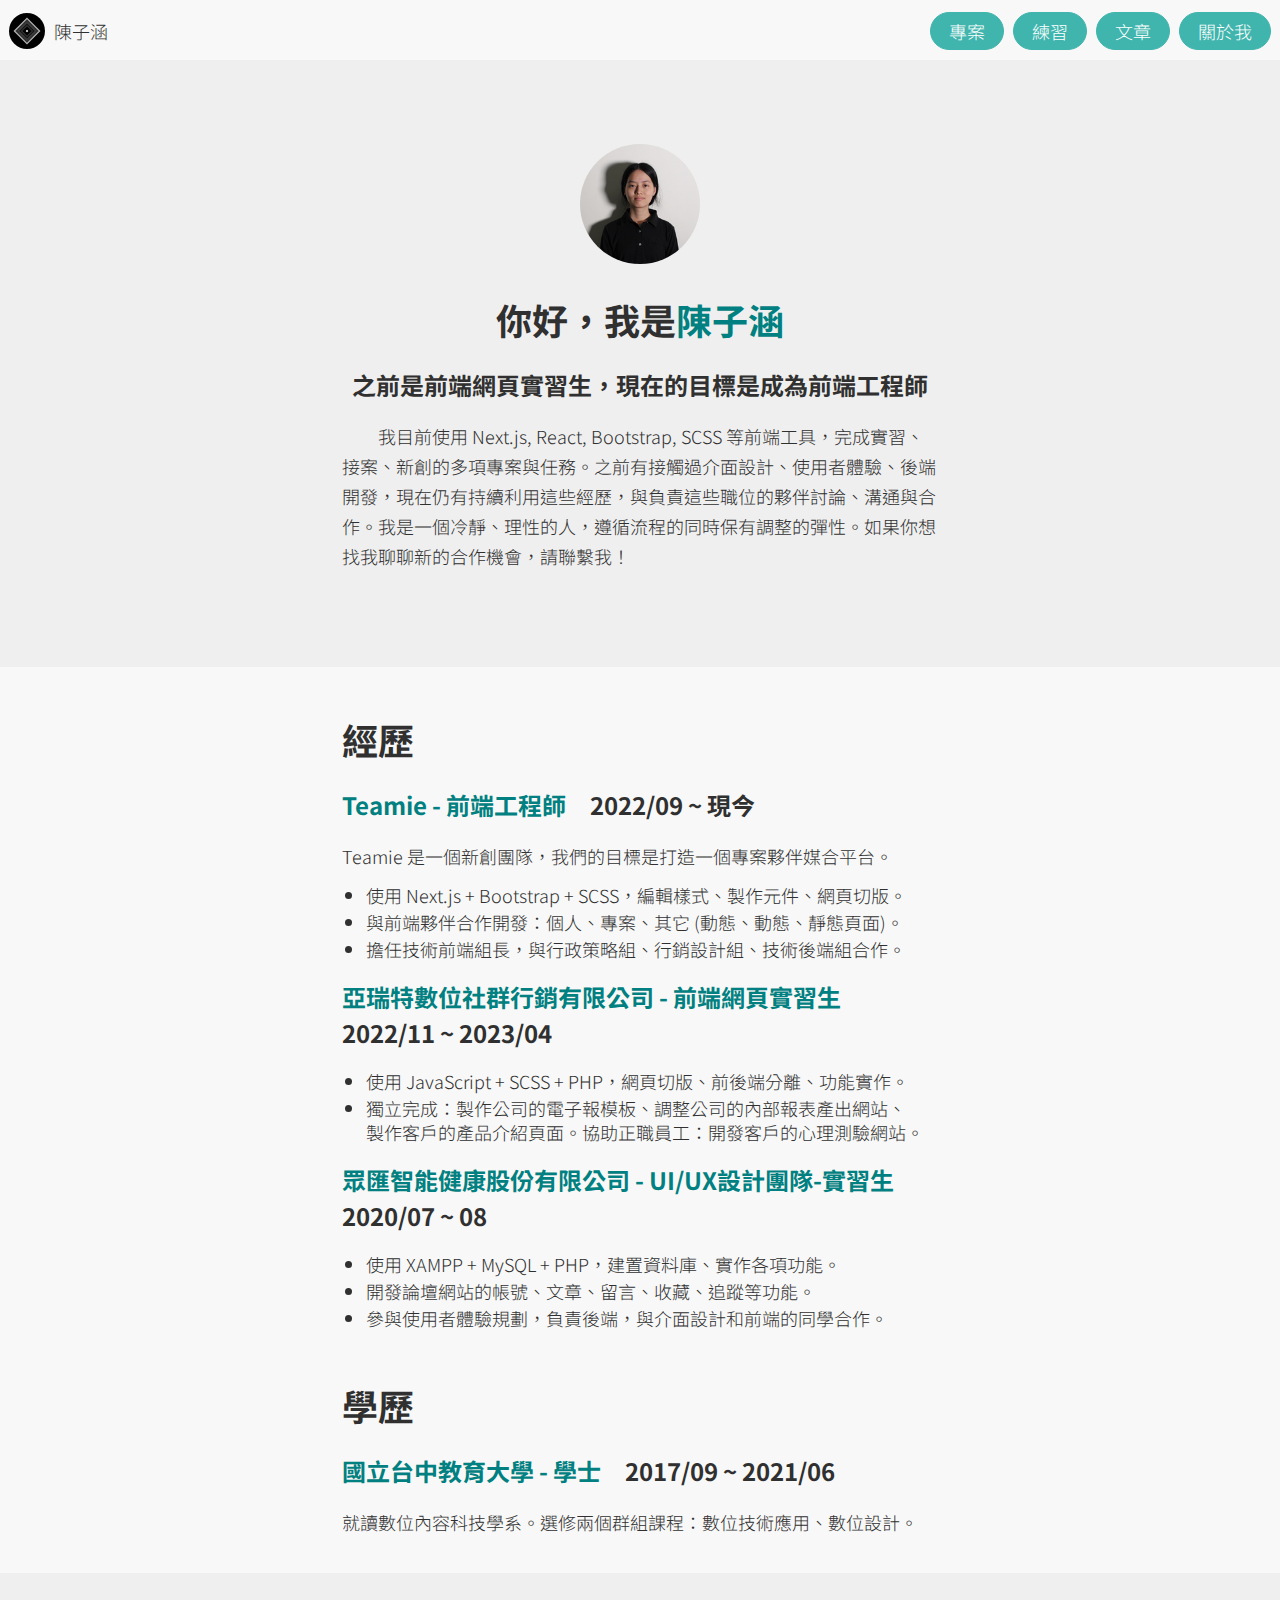
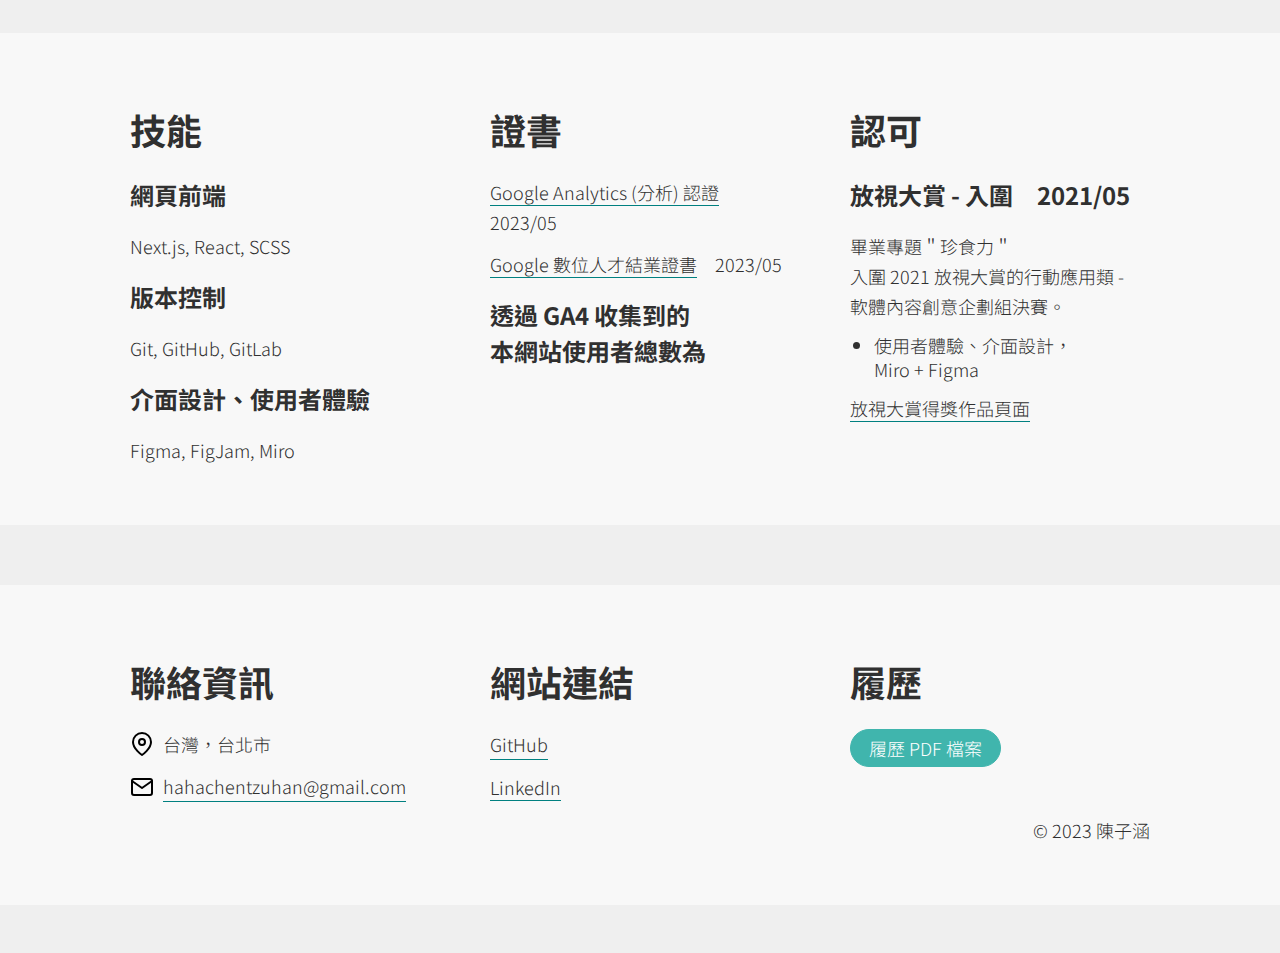
==== commit 672a7b2b: "Adjusted file routes" ====
--- a/about.html
+++ b/about.html
@@ -33,14 +33,14 @@
 
 <body>
 	<nav>
-		<a href="index.html" class="home">
+		<a href="/" class="home">
 			<img src="icons/logo.svg" alt="logo" class="logo">
 			<p>陳子涵</p>
 		</a>
 		<ul class="nav-links">
-			<li><a href="index.html#project" class="button mr9">專案</a></li>
-			<li><a href="index.html#practice" class="button mr9">練習</a></li>
-			<li><a href="index.html#article" class="button mr9">文章</a></li>
+			<li><a href="/#project" class="button mr9">專案</a></li>
+			<li><a href="/#practice" class="button mr9">練習</a></li>
+			<li><a href="/#article" class="button mr9">文章</a></li>
 			<li><a href="" class="button">關於我</a></li>
 		</ul>
 	</nav>
@@ -154,14 +154,14 @@
 					>
 					台灣，台北市
 				</p>
-				<p class="contact">
+				<!-- <p class="contact">
 					<img
 						src="icons/phone.svg"
 						alt="電話號碼"
 						class="mr9"
 					>
 					0978429891
-				</p>
+				</p> -->
 				<p class="contact">
 					<img
 						src="icons/mail.svg"
